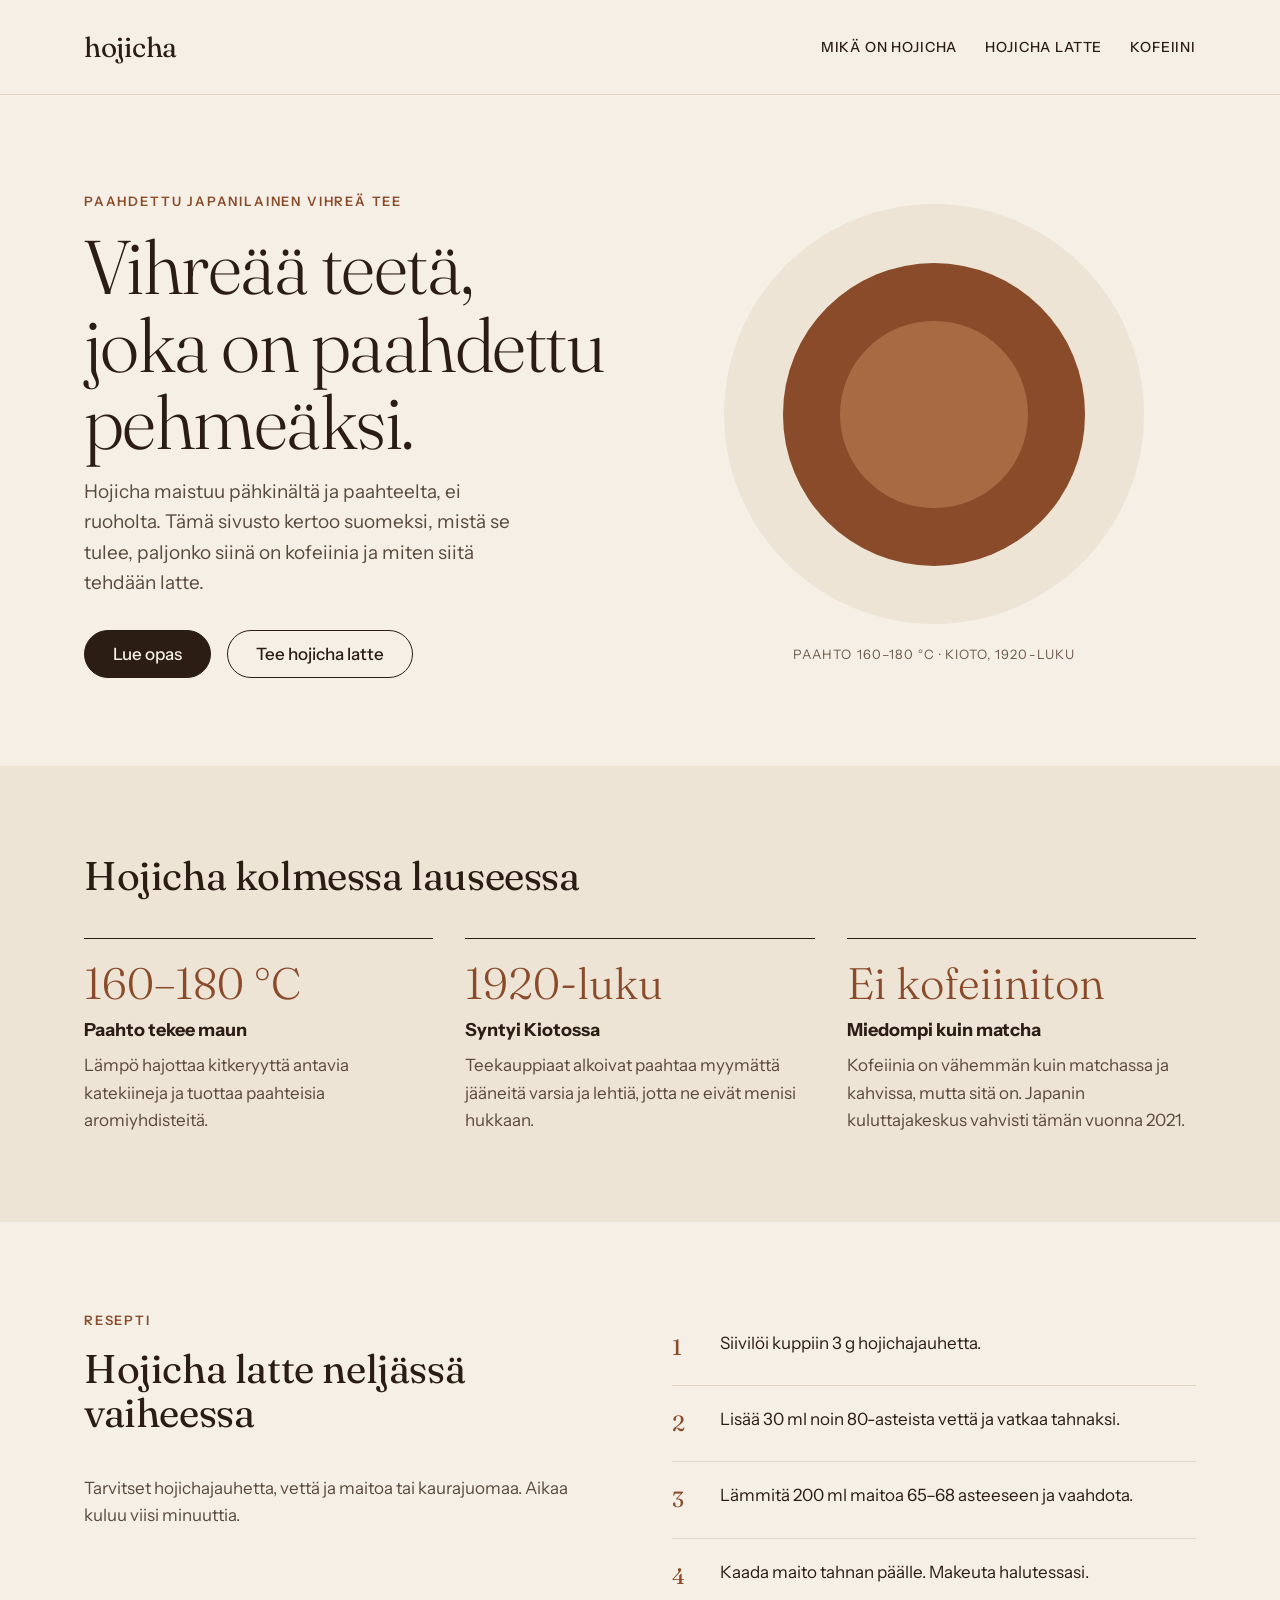
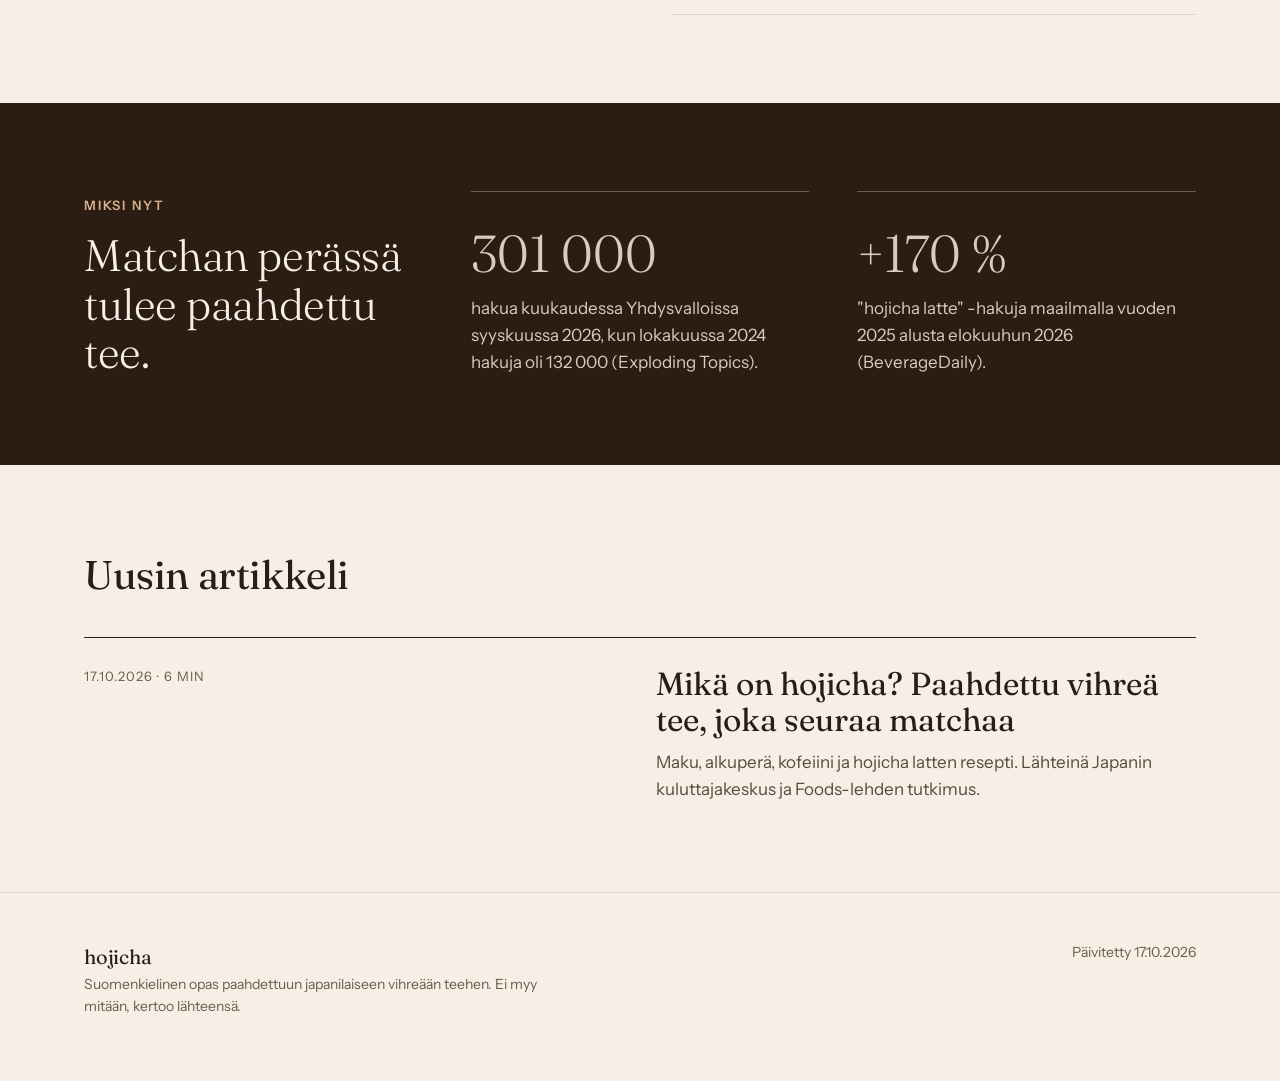
==== index.html @ 39321891 "Julkaisu: etusivu ja artikkeli Mikä on hojicha" ====
<!doctype html>
<html lang="fi">
<head>
<meta charset="utf-8">
<meta name="viewport" content="width=device-width, initial-scale=1">
<title>Hojicha – suomenkielinen opas paahdettuun vihreään teehen</title>
<meta name="description" content="Hojicha on paahdettua japanilaista vihreää teetä. Lue suomeksi, miltä se maistuu, paljonko siinä on kofeiinia ja miten teet hojicha latten.">
<link rel="canonical" href="https://agricola-glitch.github.io/">
<meta property="og:type" content="website">
<meta property="og:title" content="Hojicha – suomenkielinen opas paahdettuun vihreään teehen">
<meta property="og:description" content="Maku, alkuperä, kofeiini ja hojicha latten resepti. Lähteet näkyvillä.">
<meta property="og:url" content="https://agricola-glitch.github.io/">
<meta property="og:locale" content="fi_FI">
<link rel="preconnect" href="https://fonts.googleapis.com">
<link rel="preconnect" href="https://fonts.gstatic.com" crossorigin>
<link href="https://fonts.googleapis.com/css2?family=Fraunces:opsz,wght@9..144,300;9..144,400&amp;family=Instrument+Sans:wght@400;500;600&amp;display=swap" rel="stylesheet">
<link rel="stylesheet" href="/styles.css">
<link rel="icon" href="data:image/svg+xml,%3Csvg xmlns='http://www.w3.org/2000/svg' viewBox='0 0 32 32'%3E%3Ccircle cx='16' cy='16' r='15' fill='%238A4B2A'/%3E%3Ccircle cx='16' cy='16' r='9' fill='%23A86A43'/%3E%3C/svg%3E">
<script type="application/ld+json">
{"@context":"https://schema.org","@type":"WebSite","name":"Hojicha","url":"https://agricola-glitch.github.io/","inLanguage":"fi","description":"Suomenkielinen opas paahdettuun japanilaiseen vihreään teehen."}
</script>
</head>
<body>
<header class="site-header">
<div class="wrap">
<a class="logo" href="/">hojicha</a>
<nav class="nav" aria-label="Päävalikko">
<a href="/mika-on-hojicha">Mikä on hojicha</a>
<a href="/mika-on-hojicha#latte">Hojicha latte</a>
<a href="/mika-on-hojicha#kofeiini">Kofeiini</a>
</nav>
</div>
</header>

<main>
<section class="hero">
<div class="wrap">
<div>
<p class="eyebrow">Paahdettu japanilainen vihreä tee</p>
<h1>Vihreää teetä, joka on paahdettu pehmeäksi.</h1>
<p class="lead">Hojicha maistuu pähkinältä ja paahteelta, ei ruoholta. Tämä sivusto kertoo suomeksi, mistä se tulee, paljonko siinä on kofeiinia ja miten siitä tehdään latte.</p>
<div class="actions">
<a class="btn solid" href="/mika-on-hojicha">Lue opas</a>
<a class="btn" href="/mika-on-hojicha#latte">Tee hojicha latte</a>
</div>
</div>
<figure class="bowl">
<div class="r1" aria-hidden="true"><div class="r2"><div class="r3"></div></div></div>
<figcaption>Paahto 160–180 °C · Kioto, 1920-luku</figcaption>
</figure>
</div>
</section>

<section class="band section" aria-labelledby="perusteet">
<div class="wrap">
<h2 id="perusteet">Hojicha kolmessa lauseessa</h2>
<div class="facts">
<article class="fact">
<p class="big">160–180 °C</p>
<h3>Paahto tekee maun</h3>
<p>Lämpö hajottaa kitkeryyttä antavia katekiineja ja tuottaa paahteisia aromiyhdisteitä.</p>
</article>
<article class="fact">
<p class="big">1920-luku</p>
<h3>Syntyi Kiotossa</h3>
<p>Teekauppiaat alkoivat paahtaa myymättä jääneitä varsia ja lehtiä, jotta ne eivät menisi hukkaan.</p>
</article>
<article class="fact">
<p class="big">Ei kofeiiniton</p>
<h3>Miedompi kuin matcha</h3>
<p>Kofeiinia on vähemmän kuin matchassa ja kahvissa, mutta sitä on. Japanin kuluttajakeskus vahvisti tämän vuonna 2021.</p>
</article>
</div>
</div>
</section>

<section class="section" aria-labelledby="latte-otsikko">
<div class="wrap split">
<div>
<p class="eyebrow">Resepti</p>
<h2 id="latte-otsikko" style="margin-top:16px">Hojicha latte neljässä vaiheessa</h2>
<p style="color:var(--ink-soft);margin:0">Tarvitset hojichajauhetta, vettä ja maitoa tai kaurajuomaa. Aikaa kuluu viisi minuuttia.</p>
</div>
<ol class="steps">
<li>Siivilöi kuppiin 3 g hojichajauhetta.</li>
<li>Lisää 30 ml noin 80-asteista vettä ja vatkaa tahnaksi.</li>
<li>Lämmitä 200 ml maitoa 65–68 asteeseen ja vaahdota.</li>
<li>Kaada maito tahnan päälle. Makeuta halutessasi.</li>
</ol>
</div>
</section>

<section class="dark section" aria-labelledby="trendi">
<div class="wrap stats">
<div>
<p class="eyebrow">Miksi nyt</p>
<h2 id="trendi" style="margin:16px 0 0">Matchan perässä tulee paahdettu tee.</h2>
</div>
<div class="stat">
<p class="big">301 000</p>
<p>hakua kuukaudessa Yhdysvalloissa syyskuussa 2026, kun lokakuussa 2024 hakuja oli 132 000 (Exploding Topics).</p>
</div>
<div class="stat">
<p class="big">+170 %</p>
<p>"hojicha latte" -hakuja maailmalla vuoden 2025 alusta elokuuhun 2026 (BeverageDaily).</p>
</div>
</div>
</section>

<section class="section" aria-labelledby="uusin">
<div class="wrap">
<h2 id="uusin">Uusin artikkeli</h2>
<a class="card" href="/mika-on-hojicha">
<span class="meta">17.10.2026 · 6 min</span>
<span><span class="title">Mikä on hojicha? Paahdettu vihreä tee, joka seuraa matchaa</span><span class="desc">Maku, alkuperä, kofeiini ja hojicha latten resepti. Lähteinä Japanin kuluttajakeskus ja Foods-lehden tutkimus.</span></span>
</a>
</div>
</section>
</main>

<footer class="site-footer">
<div class="wrap">
<p><a class="logo" href="/">hojicha</a><br>Suomenkielinen opas paahdettuun japanilaiseen vihreään teehen. Ei myy mitään, kertoo lähteensä.</p>
<p>Päivitetty 17.10.2026</p>
</div>
</footer>
</body>
</html>
---- styles.css ----
/* Design: warm paper ground, roasted-brown ink and accent, serif display (Fraunces) over
   grotesk text (Instrument Sans). Derived from the patterns shared by leading tea sites
   (Rishi, Paper & Tea, Kettl, Mizuba, Ippodo): serif headlines, warm off-white, earthy accent,
   ~740px reading measure, small tracked uppercase labels. */
:root {
  --ground: #F5EFE6;
  --ground-2: #EDE4D6;
  --ink: #2B1D14;
  --ink-soft: #5A4A3D;
  --muted: #6E5C4D;
  --line: #E2D6C6;
  --accent: #8A4B2A;
  --leaf: #5E6B3A;
  --dark: #2B1D14;
  --on-dark: #F5EFE6;
  --on-dark-soft: #D8CCBC;
  --on-dark-accent: #D9B48F;
  --serif: "Fraunces", Georgia, serif;
  --sans: "Instrument Sans", system-ui, sans-serif;
}
@media (prefers-color-scheme: dark) {
  :root {
    --ground: #1C1410; --ground-2: #261C16; --ink: #F1E8DC; --ink-soft: #CDBFAF;
    --muted: #B3A291; --line: #3A2D24; --accent: #D9A27C; --leaf: #A9B98A;
    --dark: #120C09; --on-dark: #F1E8DC;
  }
}
* { box-sizing: border-box; }
html { -webkit-text-size-adjust: 100%; }
body { margin: 0; background: var(--ground); color: var(--ink); font-family: var(--sans); font-size: 17px; line-height: 1.6; }
a { color: var(--accent); }
a:hover { color: var(--ink); }
img { max-width: 100%; }
.wrap { max-width: 1160px; margin: 0 auto; padding-inline: 24px; }
.eyebrow { margin: 0; font-size: 13px; font-weight: 600; letter-spacing: .14em; text-transform: uppercase; color: var(--accent); }
.serif { font-family: var(--serif); }

/* header */
.site-header { border-bottom: 1px solid var(--line); }
.site-header .wrap { display: flex; flex-wrap: wrap; align-items: center; justify-content: space-between; gap: 16px; padding-block: 24px; }
.logo { font-family: var(--serif); font-size: 28px; color: var(--ink); text-decoration: none; letter-spacing: -.01em; }
.nav { display: flex; flex-wrap: wrap; gap: 8px 28px; font-size: 14px; font-weight: 500; letter-spacing: .06em; text-transform: uppercase; }
.nav a { color: var(--ink); text-decoration: none; padding-block: 12px; }
.nav a:hover, .nav a[aria-current] { color: var(--accent); }

/* hero */
.hero .wrap { display: grid; grid-template-columns: repeat(auto-fit, minmax(min(100%, 420px), 1fr)); gap: 64px; align-items: center; padding-block: 96px 88px; }
.hero h1 { margin: 16px 0; font-family: var(--serif); font-weight: 300; font-size: clamp(44px, 6vw, 76px); line-height: 1.02; letter-spacing: -.02em; }
.hero .lead { margin: 0; font-size: 19px; color: var(--ink-soft); max-width: 34ch; }
.actions { display: flex; flex-wrap: wrap; gap: 16px; margin-top: 32px; }
.btn { display: inline-flex; align-items: center; min-height: 48px; padding: 0 28px; border-radius: 999px; text-decoration: none; font-weight: 500; border: 1px solid var(--ink); color: var(--ink); }
.btn.solid { background: var(--ink); color: var(--ground); }
.btn:hover { background: var(--accent); border-color: var(--accent); color: var(--ground); }
.bowl { margin: 0; display: flex; flex-direction: column; align-items: center; gap: 20px; }
.bowl .r1 { width: min(100%, 420px); aspect-ratio: 1; border-radius: 50%; background: var(--ground-2); display: grid; place-items: center; }
.bowl .r2 { width: 72%; aspect-ratio: 1; border-radius: 50%; background: var(--accent); display: grid; place-items: center; }
.bowl .r3 { width: 62%; aspect-ratio: 1; border-radius: 50%; background: #A86A43; }
.bowl figcaption { font-size: 13px; letter-spacing: .08em; text-transform: uppercase; color: var(--muted); }

/* sections */
.band { background: var(--ground-2); }
.section { padding-block: 88px; }
.section h2 { margin: 0 0 40px; font-family: var(--serif); font-weight: 400; font-size: 40px; line-height: 1.1; letter-spacing: -.01em; }
.facts { display: grid; grid-template-columns: repeat(auto-fit, minmax(min(100%, 280px), 1fr)); gap: 32px; }
.fact { border-top: 1px solid var(--ink); padding-top: 20px; }
.fact .big { margin: 0 0 8px; font-family: var(--serif); font-size: 44px; font-weight: 300; color: var(--accent); line-height: 1.1; }
.fact h3 { margin: 0 0 8px; font-size: 18px; }
.fact p { margin: 0; color: var(--ink-soft); }
.split { display: grid; grid-template-columns: repeat(auto-fit, minmax(min(100%, 420px), 1fr)); gap: 64px; }
.steps { margin: 0; padding: 0; list-style: none; counter-reset: s; }
.steps li { counter-increment: s; display: flex; gap: 20px; padding: 20px 0; border-bottom: 1px solid var(--line); }
.steps li::before { content: counter(s); font-family: var(--serif); font-size: 22px; color: var(--accent); min-width: 28px; }
.dark { background: var(--dark); color: var(--on-dark); }
.dark .eyebrow { color: var(--on-dark-accent); }
.dark h2 { font-weight: 300; font-size: 44px; }
.stats { display: grid; grid-template-columns: repeat(auto-fit, minmax(min(100%, 320px), 1fr)); gap: 48px; align-items: end; }
.stat { border-top: 1px solid #6E5C4D; padding-top: 20px; }
.stat .big { margin: 0; font-family: var(--serif); font-size: 52px; font-weight: 300; }
.stat p { margin: 0; color: var(--on-dark-soft); }
.card { display: grid; grid-template-columns: repeat(auto-fit, minmax(min(100%, 320px), 1fr)); gap: 32px; text-decoration: none; color: var(--ink); border-top: 1px solid var(--ink); padding-top: 28px; }
.card .meta { font-size: 13px; letter-spacing: .08em; text-transform: uppercase; color: var(--muted); }
.card .title { display: block; font-family: var(--serif); font-size: 32px; line-height: 1.15; margin-bottom: 10px; }
.card:hover .title { color: var(--accent); }
.card .desc { color: var(--ink-soft); }

/* article */
.article { max-width: 740px; margin: 0 auto; padding: 80px 24px 96px; font-size: 18px; line-height: 1.7; }
.article h1 { margin: 16px 0 28px; font-family: var(--serif); font-weight: 300; font-size: clamp(40px, 5.4vw, 64px); line-height: 1.04; letter-spacing: -.02em; }
.article .lead { font-size: 21px; line-height: 1.6; }
.article h2 { margin: 56px 0 16px; font-family: var(--serif); font-weight: 400; font-size: 32px; line-height: 1.15; }
.article p { margin: 0 0 20px; }
.article ul { padding-left: 22px; }
.article li { margin-bottom: 10px; }
.table-box { overflow-x: auto; border-top: 1px solid var(--ink); }
.article table { width: 100%; border-collapse: collapse; font-size: 16px; line-height: 1.5; }
.article th, .article td { text-align: left; padding: 14px 12px; border-bottom: 1px solid var(--line); vertical-align: top; }
.article tbody th { padding-left: 0; }
.article thead th:nth-child(2) { color: var(--accent); }
.article thead th:nth-child(3) { color: var(--leaf); }
.recipe { background: var(--ground-2); padding: 24px 28px 24px 48px; margin: 0 0 20px; }
.faq { border-top: 1px solid var(--ink); margin: 0; }
.faq div { padding: 18px 0; border-bottom: 1px solid var(--line); }
.faq dt { font-weight: 600; }
.faq dd { margin: 6px 0 0; }
.sources { margin-top: 56px; padding-top: 24px; border-top: 1px solid var(--line); font-size: 14px; line-height: 1.6; color: var(--ink-soft); }
.sources h2 { margin: 0 0 12px; font-family: var(--sans); font-size: 13px; font-weight: 600; letter-spacing: .14em; text-transform: uppercase; color: var(--ink); }
.sources li { margin-bottom: 8px; overflow-wrap: anywhere; }

/* footer */
.site-footer { border-top: 1px solid var(--line); }
.site-footer .wrap { display: flex; flex-wrap: wrap; justify-content: space-between; gap: 24px; padding-block: 48px 64px; font-size: 14px; color: var(--muted); }
.site-footer p { margin: 0; max-width: 52ch; }
.site-footer .logo { font-size: 20px; }

@media (max-width: 600px) {
  .section { padding-block: 64px; }
  .hero .wrap { padding-block: 56px 64px; gap: 40px; }
  .section h2, .dark h2 { font-size: 32px; }
}
.visually-hidden { position: absolute; width: 1px; height: 1px; overflow: hidden; clip: rect(0 0 0 0); white-space: nowrap; }
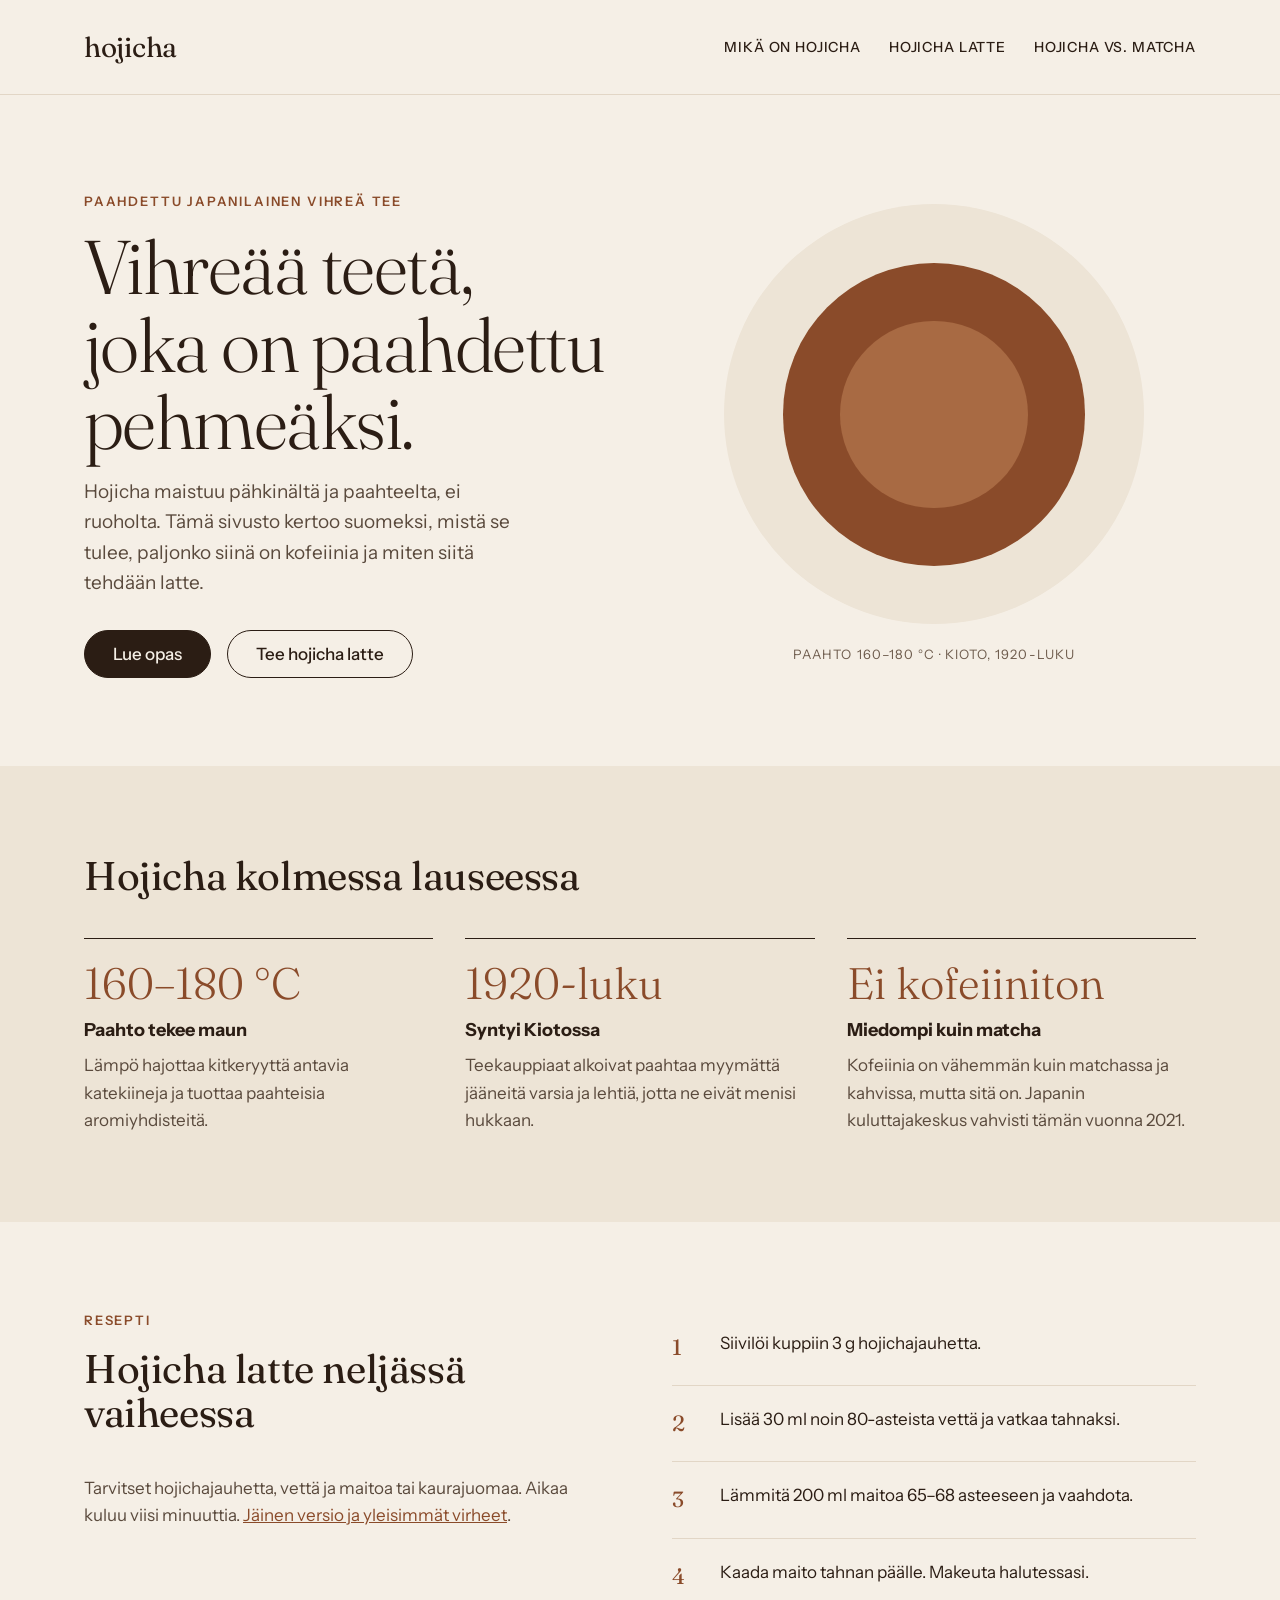
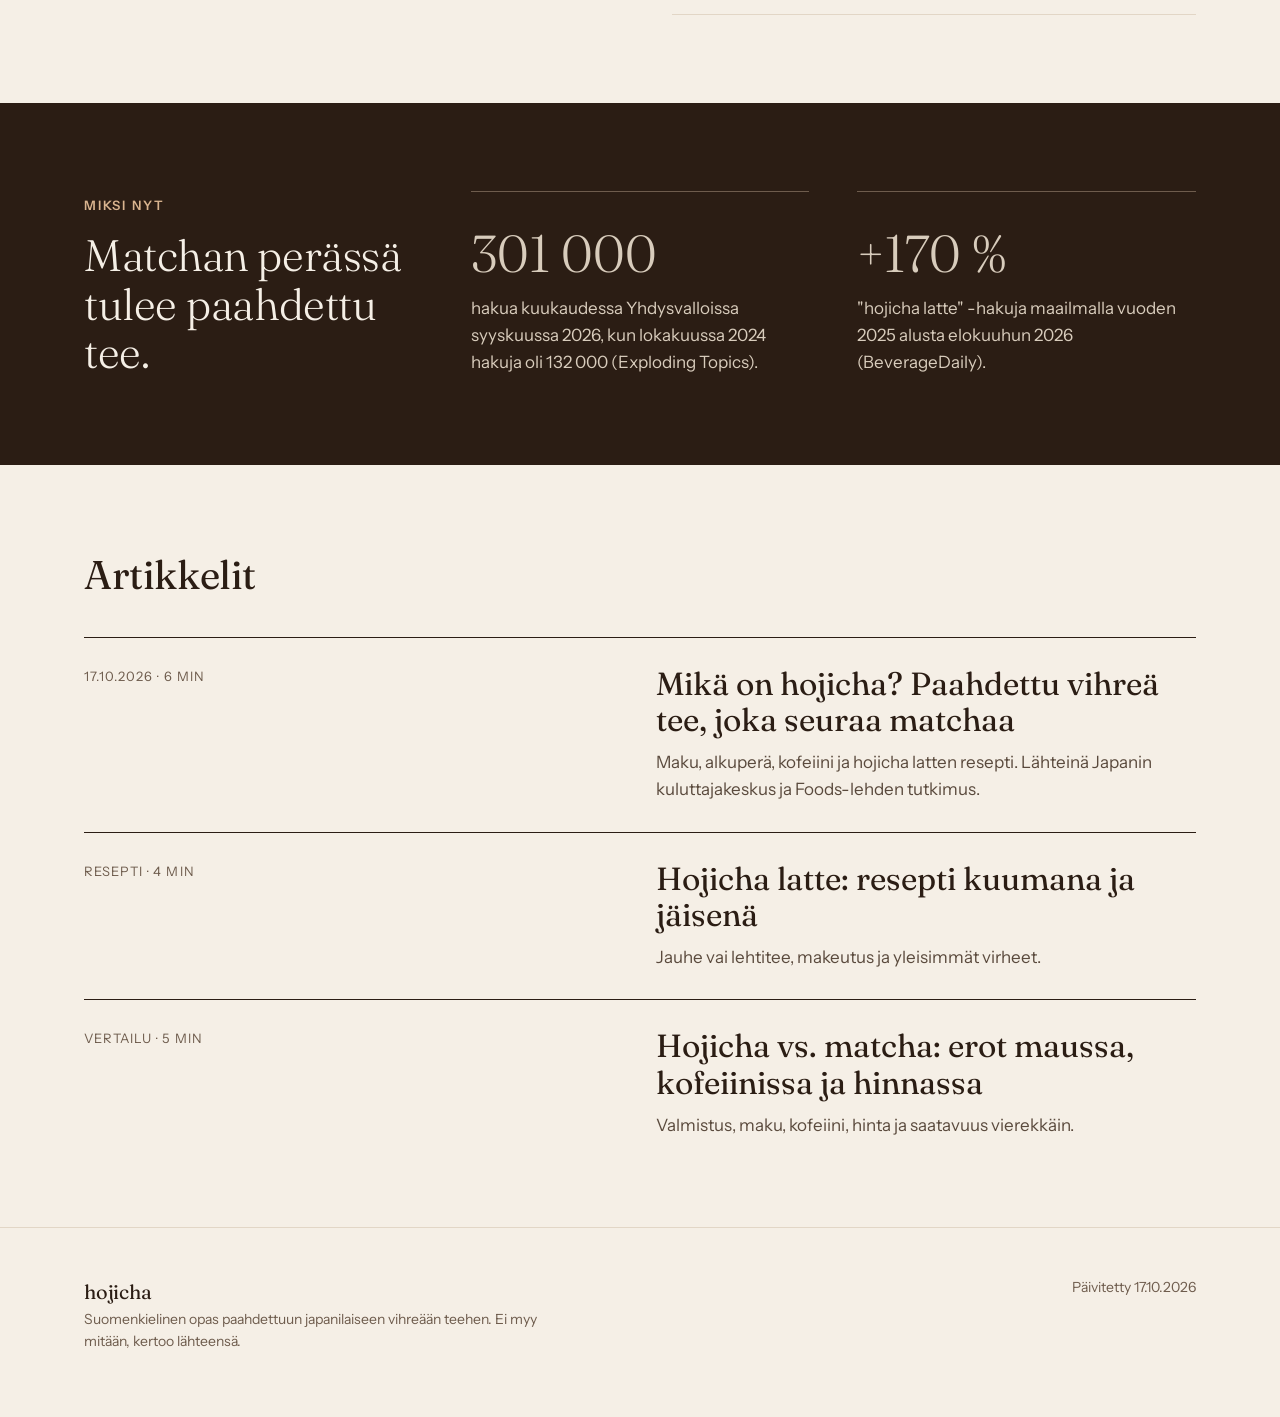
==== commit 4c1a0cf2: "Uudet sivut: hojicha latte ja hojicha vs. matcha, sisäiset linkit" ====
--- a/index.html
+++ b/index.html
@@ -26,8 +26,8 @@
 <a class="logo" href="/">hojicha</a>
 <nav class="nav" aria-label="Päävalikko">
 <a href="/mika-on-hojicha">Mikä on hojicha</a>
-<a href="/mika-on-hojicha#latte">Hojicha latte</a>
-<a href="/mika-on-hojicha#kofeiini">Kofeiini</a>
+<a href="/hojicha-latte">Hojicha latte</a>
+<a href="/hojicha-vs-matcha">Hojicha vs. matcha</a>
 </nav>
 </div>
 </header>
@@ -41,7 +41,7 @@
 <p class="lead">Hojicha maistuu pähkinältä ja paahteelta, ei ruoholta. Tämä sivusto kertoo suomeksi, mistä se tulee, paljonko siinä on kofeiinia ja miten siitä tehdään latte.</p>
 <div class="actions">
 <a class="btn solid" href="/mika-on-hojicha">Lue opas</a>
-<a class="btn" href="/mika-on-hojicha#latte">Tee hojicha latte</a>
+<a class="btn" href="/hojicha-latte">Tee hojicha latte</a>
 </div>
 </div>
 <figure class="bowl">
@@ -79,7 +79,7 @@
 <div>
 <p class="eyebrow">Resepti</p>
 <h2 id="latte-otsikko" style="margin-top:16px">Hojicha latte neljässä vaiheessa</h2>
-<p style="color:var(--ink-soft);margin:0">Tarvitset hojichajauhetta, vettä ja maitoa tai kaurajuomaa. Aikaa kuluu viisi minuuttia.</p>
+<p style="color:var(--ink-soft);margin:0">Tarvitset hojichajauhetta, vettä ja maitoa tai kaurajuomaa. Aikaa kuluu viisi minuuttia. <a href="/hojicha-latte">Jäinen versio ja yleisimmät virheet</a>.</p>
 </div>
 <ol class="steps">
 <li>Siivilöi kuppiin 3 g hojichajauhetta.</li>
@@ -109,10 +109,18 @@
 
 <section class="section" aria-labelledby="uusin">
 <div class="wrap">
-<h2 id="uusin">Uusin artikkeli</h2>
+<h2 id="uusin">Artikkelit</h2>
 <a class="card" href="/mika-on-hojicha">
 <span class="meta">17.10.2026 · 6 min</span>
 <span><span class="title">Mikä on hojicha? Paahdettu vihreä tee, joka seuraa matchaa</span><span class="desc">Maku, alkuperä, kofeiini ja hojicha latten resepti. Lähteinä Japanin kuluttajakeskus ja Foods-lehden tutkimus.</span></span>
+</a>
+<a class="card" href="/hojicha-latte" style="margin-top:28px">
+<span class="meta">Resepti · 4 min</span>
+<span><span class="title">Hojicha latte: resepti kuumana ja jäisenä</span><span class="desc">Jauhe vai lehtitee, makeutus ja yleisimmät virheet.</span></span>
+</a>
+<a class="card" href="/hojicha-vs-matcha" style="margin-top:28px">
+<span class="meta">Vertailu · 5 min</span>
+<span><span class="title">Hojicha vs. matcha: erot maussa, kofeiinissa ja hinnassa</span><span class="desc">Valmistus, maku, kofeiini, hinta ja saatavuus vierekkäin.</span></span>
 </a>
 </div>
 </section>
